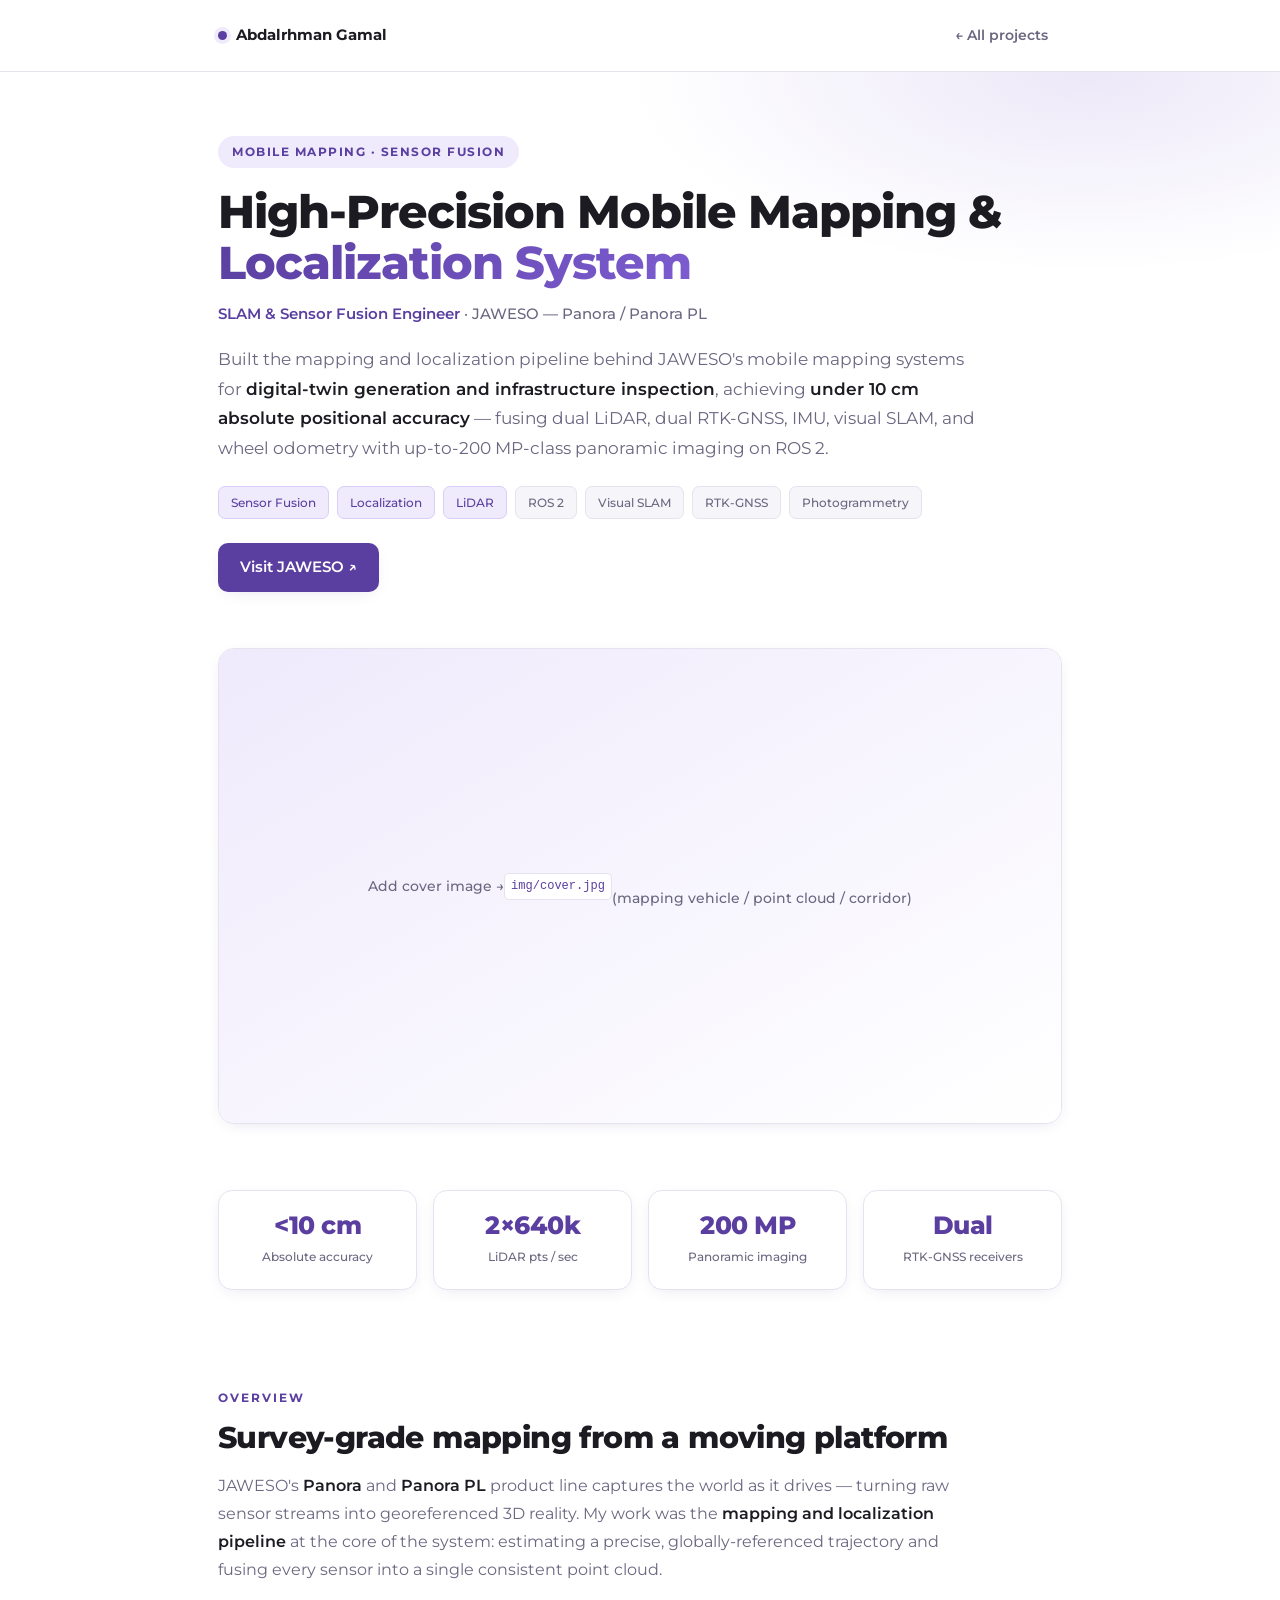
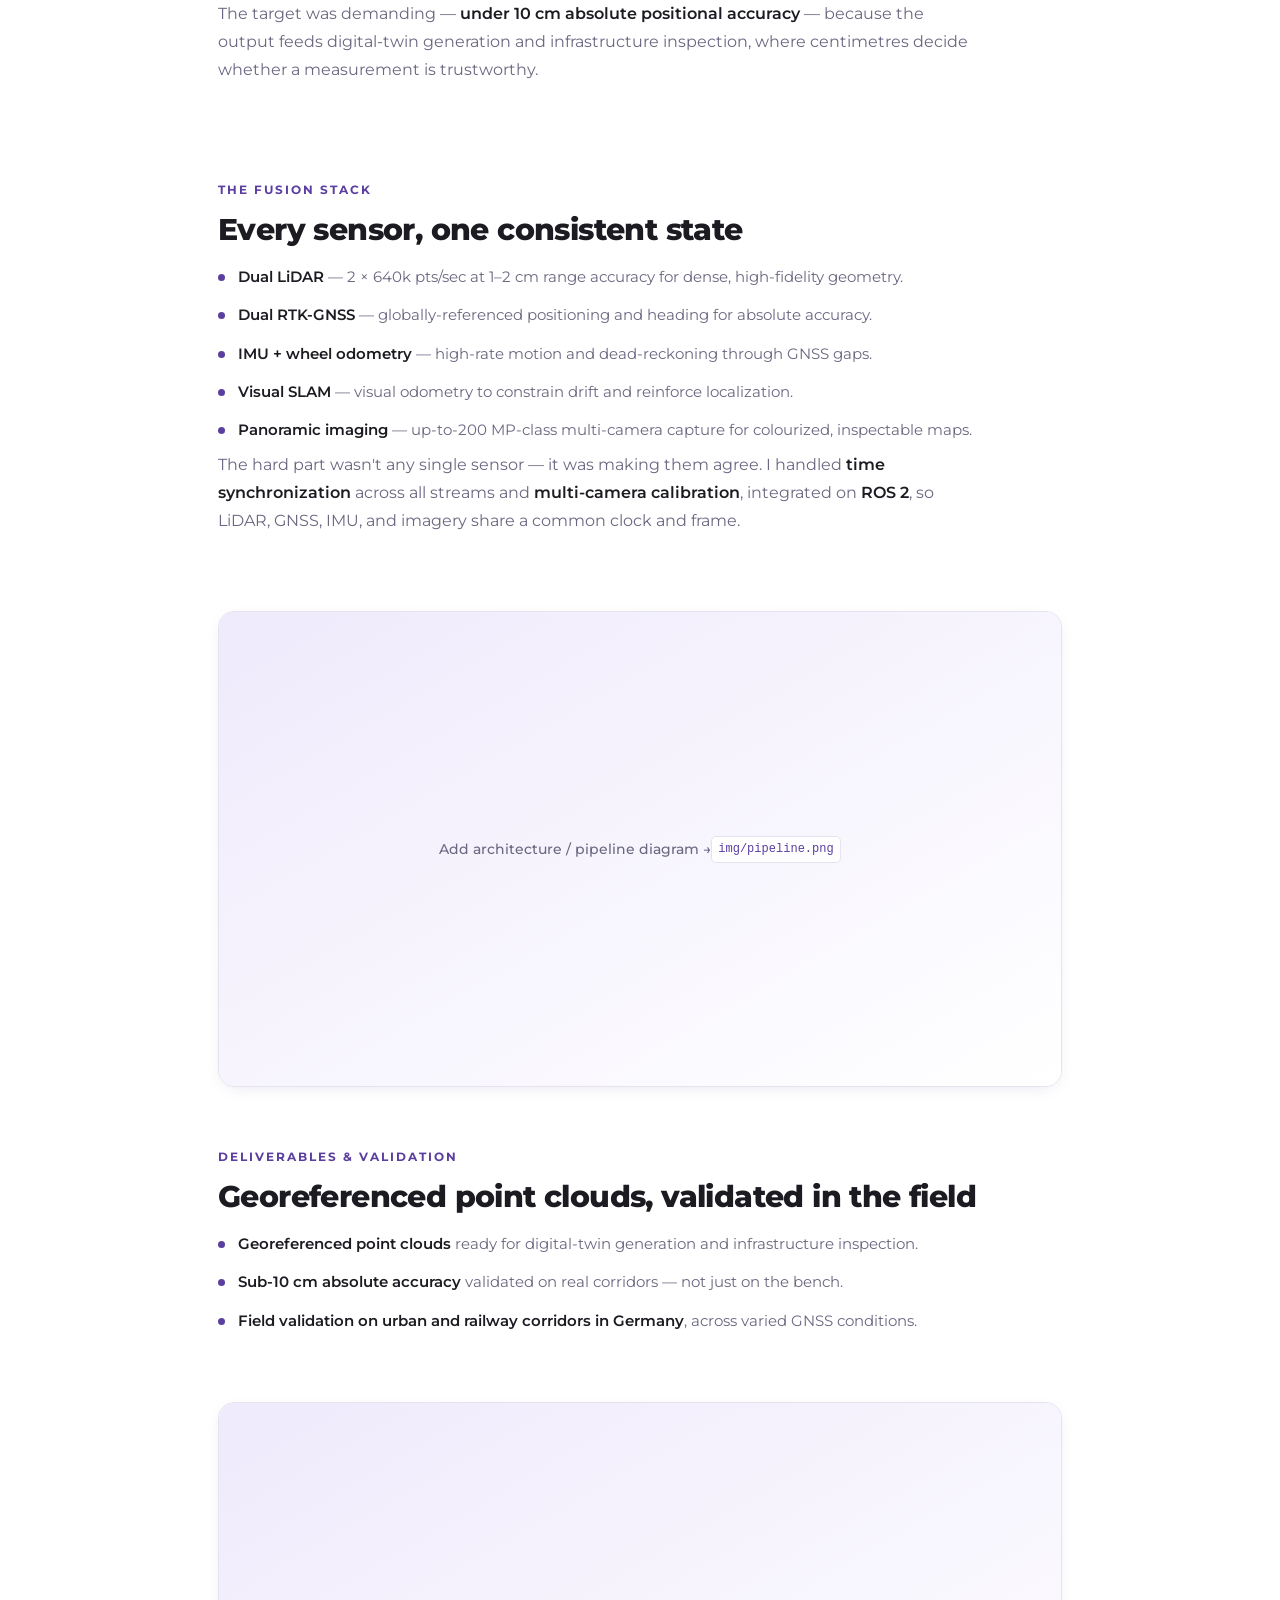
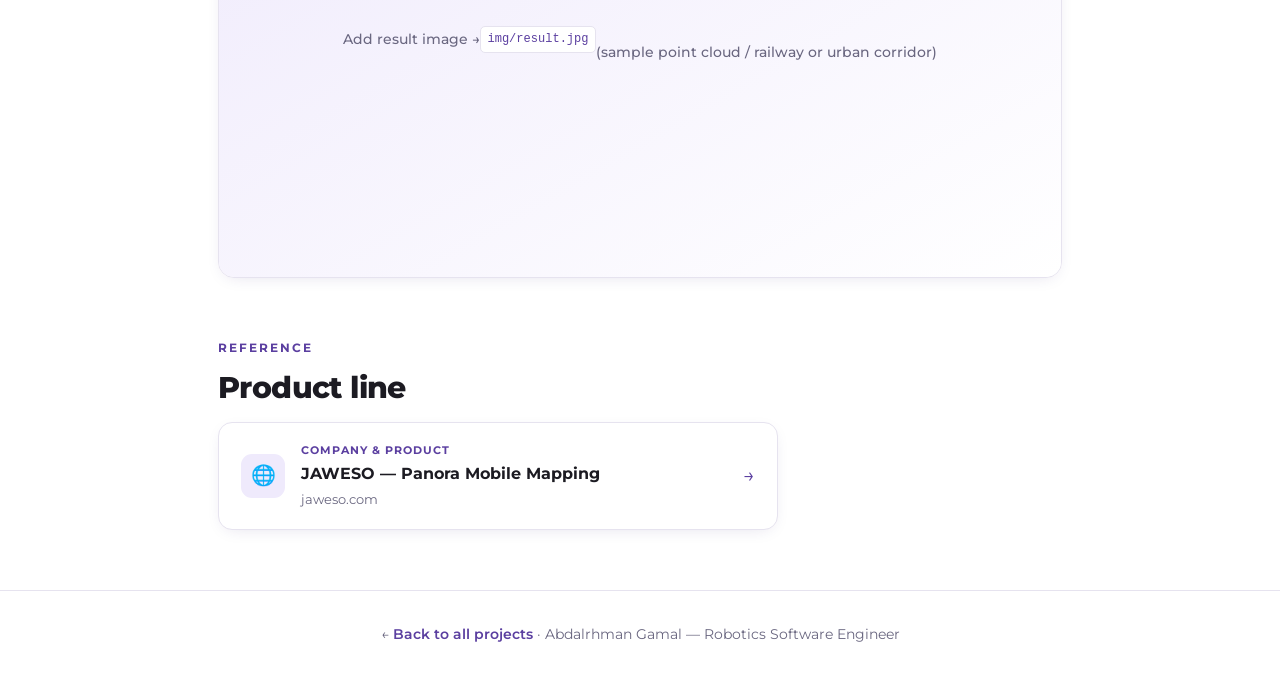
==== projects/high-precision-mobile-mapping/index.html @ 606425c5 "Add project page: High-Precision Mobile Mapping & Localization (JAWESO)" ====
<!DOCTYPE html>
<html lang="en">
<head>
<meta charset="UTF-8">
<meta name="viewport" content="width=device-width, initial-scale=1.0">
<title>High-Precision Mobile Mapping &amp; Localization System — Abdalrhman Gamal</title>
<meta name="description" content="SLAM & sensor-fusion pipeline behind JAWESO's Panora mobile mapping systems — under 10 cm absolute accuracy fusing dual LiDAR, dual RTK-GNSS, IMU, visual SLAM, and 200 MP panoramic imaging on ROS 2.">
<meta name="theme-color" content="#5b3fa0">
<link rel="preconnect" href="https://fonts.googleapis.com">
<link rel="preconnect" href="https://fonts.gstatic.com" crossorigin>
<link href="https://fonts.googleapis.com/css2?family=Montserrat:wght@400;500;600;700;800&display=swap" rel="stylesheet">
<style>
:root{
  --bg:#ffffff;--bg-alt:#f6f5fa;--border:#e6e3ef;--text:#1c1b22;--text-muted:#6a6780;
  --accent:#5b3fa0;--accent-2:#7c5cd0;--accent-soft:#efeafc;
  --shadow:0 12px 40px -12px rgba(46,26,110,.18);--shadow-sm:0 4px 18px -8px rgba(46,26,110,.18);
  --font:'Montserrat',-apple-system,BlinkMacSystemFont,'Segoe UI',Helvetica,Arial,sans-serif;
  --mono:'SFMono-Regular',Consolas,'Liberation Mono',monospace;--maxw:900px;
}
*,*::before,*::after{margin:0;padding:0;box-sizing:border-box}
html{scroll-behavior:smooth}
body{font-family:var(--font);background:var(--bg);color:var(--text);line-height:1.75;font-size:16px;-webkit-font-smoothing:antialiased;overflow-x:hidden}
a{color:inherit;text-decoration:none}
img{max-width:100%;display:block}
code{font-family:var(--mono);font-size:.86em;background:var(--accent-soft);color:var(--accent);padding:2px 6px;border-radius:5px}
.container{max-width:var(--maxw);margin:0 auto;padding:0 28px}

.pnav{position:sticky;top:0;z-index:50;background:rgba(255,255,255,.85);backdrop-filter:saturate(180%) blur(14px);border-bottom:1px solid var(--border)}
.pnav-inner{max-width:var(--maxw);margin:0 auto;padding:15px 28px;display:flex;align-items:center;justify-content:space-between}
.brand{font-weight:700;font-size:15px;display:flex;align-items:center;gap:9px}
.brand .dot{width:9px;height:9px;border-radius:50%;background:var(--accent);box-shadow:0 0 0 4px var(--accent-soft)}
.back{font-size:14px;font-weight:600;color:var(--text-muted);padding:8px 14px;border-radius:9px;transition:background .18s,color .18s}
.back:hover{background:var(--bg-alt);color:var(--accent)}

.phero{padding:64px 0 36px;position:relative}
.phero::before{content:"";position:absolute;inset:0;z-index:-1;background:radial-gradient(60% 60% at 85% 0%,rgba(124,92,208,.14),transparent 60%)}
.eyebrow{display:inline-block;font-size:11.5px;font-weight:700;letter-spacing:1.5px;text-transform:uppercase;color:var(--accent);background:var(--accent-soft);padding:6px 14px;border-radius:999px;margin-bottom:18px}
.phero h1{font-size:clamp(30px,5vw,46px);line-height:1.12;font-weight:800;letter-spacing:-1px;margin-bottom:12px}
.phero h1 .grad{background:linear-gradient(120deg,var(--accent),var(--accent-2));-webkit-background-clip:text;background-clip:text;color:transparent}
.role{font-size:15px;font-weight:600;color:var(--accent);margin-bottom:18px}
.role .client{color:var(--text-muted);font-weight:500}
.phero-sub{font-size:17px;color:var(--text-muted);max-width:760px;margin-bottom:22px}
.phero-sub strong{color:var(--text);font-weight:600}
.tags{display:flex;flex-wrap:wrap;gap:8px;margin-bottom:24px}
.tag{font-size:12px;font-weight:500;padding:5px 12px;border-radius:7px;background:var(--bg-alt);border:1px solid var(--border);color:var(--text-muted)}
.tag.hl{background:var(--accent-soft);border-color:#d9cef7;color:var(--accent)}
.hero-actions{display:flex;gap:12px;flex-wrap:wrap}
.btn{display:inline-flex;align-items:center;gap:8px;font-weight:600;font-size:14.5px;padding:12px 22px;border-radius:10px;transition:transform .18s,box-shadow .18s,background .18s,border-color .18s}
.btn-primary{background:var(--accent);color:#fff;box-shadow:var(--shadow-sm)}
.btn-primary:hover{background:var(--accent-2);transform:translateY(-2px);box-shadow:var(--shadow)}
.btn-ghost{background:#fff;color:var(--text);border:1.5px solid var(--border)}
.btn-ghost:hover{border-color:var(--accent);color:var(--accent);transform:translateY(-2px)}

section{padding:40px 0}
.section-label{font-size:11.5px;font-weight:700;letter-spacing:2px;text-transform:uppercase;color:var(--accent);margin-bottom:12px}
section h2{font-size:clamp(23px,3.4vw,30px);font-weight:800;letter-spacing:-.6px;line-height:1.2;margin-bottom:16px}
section p{color:var(--text-muted);margin-bottom:16px;max-width:760px}
section p strong{color:var(--text);font-weight:600}

figure{margin:20px 0;border:1px solid var(--border);border-radius:16px;overflow:hidden;box-shadow:var(--shadow-sm);background:#fff}
figure img{width:100%;height:auto}
figure figcaption{font-size:13px;color:var(--text-muted);padding:12px 18px;background:var(--bg-alt);border-top:1px solid var(--border)}
.img-ph{aspect-ratio:16/9;display:flex;align-items:center;justify-content:center;text-align:center;padding:24px;background:linear-gradient(150deg,var(--accent-soft),#fff);color:var(--text-muted);font-size:14px;font-weight:500}
.img-ph code{background:#fff;border:1px solid var(--border)}

.metrics{display:grid;grid-template-columns:repeat(4,1fr);gap:16px;margin:6px 0 18px}
.metric-card{background:#fff;border:1px solid var(--border);border-radius:14px;padding:22px 16px;text-align:center;box-shadow:var(--shadow-sm)}
.metric-val{font-size:25px;font-weight:800;color:var(--accent);letter-spacing:-.5px;line-height:1}
.metric-label{font-size:12px;color:var(--text-muted);margin-top:8px;font-weight:500}

.flist{list-style:none;display:flex;flex-direction:column;gap:12px;margin:6px 0 8px;max-width:780px}
.flist li{position:relative;padding-left:20px;color:var(--text-muted);font-size:15px}
.flist li::before{content:"";position:absolute;left:0;top:10px;width:7px;height:7px;border-radius:50%;background:var(--accent)}
.flist strong{color:var(--text);font-weight:600}

.ext-card{display:flex;align-items:center;gap:16px;background:#fff;border:1px solid var(--border);border-radius:14px;padding:18px 22px;box-shadow:var(--shadow-sm);transition:transform .18s,box-shadow .18s,border-color .18s;max-width:560px}
.ext-card:hover{transform:translateY(-2px);box-shadow:var(--shadow);border-color:var(--accent)}
.ext-icon{width:44px;height:44px;border-radius:11px;background:var(--accent-soft);display:flex;align-items:center;justify-content:center;font-size:20px;flex-shrink:0}
.ext-label{font-size:11px;font-weight:700;letter-spacing:1px;text-transform:uppercase;color:var(--accent)}
.ext-title{font-size:16px;font-weight:700}
.ext-url{font-size:13px;color:var(--text-muted)}
.ext-arrow{margin-left:auto;color:var(--accent);font-size:20px}

.pfoot{border-top:1px solid var(--border);padding:32px 0;text-align:center;color:var(--text-muted);font-size:13.5px;margin-top:20px}
.pfoot a{color:var(--accent);font-weight:600}

@media(max-width:720px){.metrics{grid-template-columns:repeat(2,1fr)}section{padding:32px 0}.phero{padding:44px 0 28px}}
</style>
</head>
<body>

<nav class="pnav">
  <div class="pnav-inner">
    <a href="../../index.html" class="brand"><span class="dot"></span>Abdalrhman Gamal</a>
    <a href="../../index.html#work" class="back">← All projects</a>
  </div>
</nav>

<header class="phero">
  <div class="container">
    <span class="eyebrow">Mobile Mapping · Sensor Fusion</span>
    <h1>High-Precision Mobile Mapping &amp; <span class="grad">Localization System</span></h1>
    <div class="role">SLAM &amp; Sensor Fusion Engineer <span class="client">· JAWESO — Panora / Panora PL</span></div>
    <p class="phero-sub">
      Built the mapping and localization pipeline behind JAWESO's mobile mapping systems for
      <strong>digital-twin generation and infrastructure inspection</strong>, achieving
      <strong>under 10 cm absolute positional accuracy</strong> — fusing dual LiDAR, dual RTK-GNSS,
      IMU, visual SLAM, and wheel odometry with up-to-200 MP-class panoramic imaging on ROS 2.
    </p>
    <div class="tags">
      <span class="tag hl">Sensor Fusion</span>
      <span class="tag hl">Localization</span>
      <span class="tag hl">LiDAR</span>
      <span class="tag">ROS 2</span>
      <span class="tag">Visual SLAM</span>
      <span class="tag">RTK-GNSS</span>
      <span class="tag">Photogrammetry</span>
    </div>
    <div class="hero-actions">
      <a href="https://www.jaweso.com/" target="_blank" rel="noopener" class="btn btn-primary">Visit JAWESO ↗</a>
    </div>
  </div>
</header>

<!-- COVER IMAGE -->
<div class="container">
  <figure>
    <div class="img-ph">Add cover image → <code>img/cover.jpg</code><br>(mapping vehicle / point cloud / corridor)</div>
  </figure>
</div>

<!-- METRICS -->
<section>
  <div class="container">
    <div class="metrics">
      <div class="metric-card"><div class="metric-val">&lt;10 cm</div><div class="metric-label">Absolute accuracy</div></div>
      <div class="metric-card"><div class="metric-val">2×640k</div><div class="metric-label">LiDAR pts / sec</div></div>
      <div class="metric-card"><div class="metric-val">200 MP</div><div class="metric-label">Panoramic imaging</div></div>
      <div class="metric-card"><div class="metric-val">Dual</div><div class="metric-label">RTK-GNSS receivers</div></div>
    </div>
  </div>
</section>

<!-- OVERVIEW -->
<section>
  <div class="container">
    <div class="section-label">Overview</div>
    <h2>Survey-grade mapping from a moving platform</h2>
    <p>
      JAWESO's <strong>Panora</strong> and <strong>Panora PL</strong> product line captures the world
      as it drives — turning raw sensor streams into georeferenced 3D reality. My work was the
      <strong>mapping and localization pipeline</strong> at the core of the system: estimating a precise,
      globally-referenced trajectory and fusing every sensor into a single consistent point cloud.
    </p>
    <p>
      The target was demanding — <strong>under 10 cm absolute positional accuracy</strong> — because the
      output feeds digital-twin generation and infrastructure inspection, where centimetres decide whether
      a measurement is trustworthy.
    </p>
  </div>
</section>

<!-- FUSION STACK -->
<section>
  <div class="container">
    <div class="section-label">The Fusion Stack</div>
    <h2>Every sensor, one consistent state</h2>
    <ul class="flist">
      <li><strong>Dual LiDAR</strong> — 2 × 640k pts/sec at 1–2 cm range accuracy for dense, high-fidelity geometry.</li>
      <li><strong>Dual RTK-GNSS</strong> — globally-referenced positioning and heading for absolute accuracy.</li>
      <li><strong>IMU + wheel odometry</strong> — high-rate motion and dead-reckoning through GNSS gaps.</li>
      <li><strong>Visual SLAM</strong> — visual odometry to constrain drift and reinforce localization.</li>
      <li><strong>Panoramic imaging</strong> — up-to-200 MP-class multi-camera capture for colourized, inspectable maps.</li>
    </ul>
    <p>
      The hard part wasn't any single sensor — it was making them agree. I handled <strong>time
      synchronization</strong> across all streams and <strong>multi-camera calibration</strong>, integrated
      on <strong>ROS 2</strong>, so LiDAR, GNSS, IMU, and imagery share a common clock and frame.
    </p>
  </div>
</section>

<!-- PIPELINE DIAGRAM -->
<div class="container">
  <figure>
    <div class="img-ph">Add architecture / pipeline diagram → <code>img/pipeline.png</code></div>
  </figure>
</div>

<!-- DELIVERABLES -->
<section>
  <div class="container">
    <div class="section-label">Deliverables &amp; Validation</div>
    <h2>Georeferenced point clouds, validated in the field</h2>
    <ul class="flist">
      <li><strong>Georeferenced point clouds</strong> ready for digital-twin generation and infrastructure inspection.</li>
      <li><strong>Sub-10 cm absolute accuracy</strong> validated on real corridors — not just on the bench.</li>
      <li><strong>Field validation on urban and railway corridors in Germany</strong>, across varied GNSS conditions.</li>
    </ul>
  </div>
</section>

<!-- RESULT IMAGE -->
<div class="container">
  <figure>
    <div class="img-ph">Add result image → <code>img/result.jpg</code><br>(sample point cloud / railway or urban corridor)</div>
  </figure>
</div>

<!-- REFERENCE -->
<section>
  <div class="container">
    <div class="section-label">Reference</div>
    <h2>Product line</h2>
    <a href="https://www.jaweso.com/" target="_blank" rel="noopener" class="ext-card">
      <div class="ext-icon">🌐</div>
      <div>
        <div class="ext-label">Company &amp; Product</div>
        <div class="ext-title">JAWESO — Panora Mobile Mapping</div>
        <div class="ext-url">jaweso.com</div>
      </div>
      <div class="ext-arrow">→</div>
    </a>
  </div>
</section>

<footer class="pfoot">
  <div class="container">← <a href="../../index.html#work">Back to all projects</a> · Abdalrhman Gamal — Robotics Software Engineer</div>
</footer>

</body>
</html>
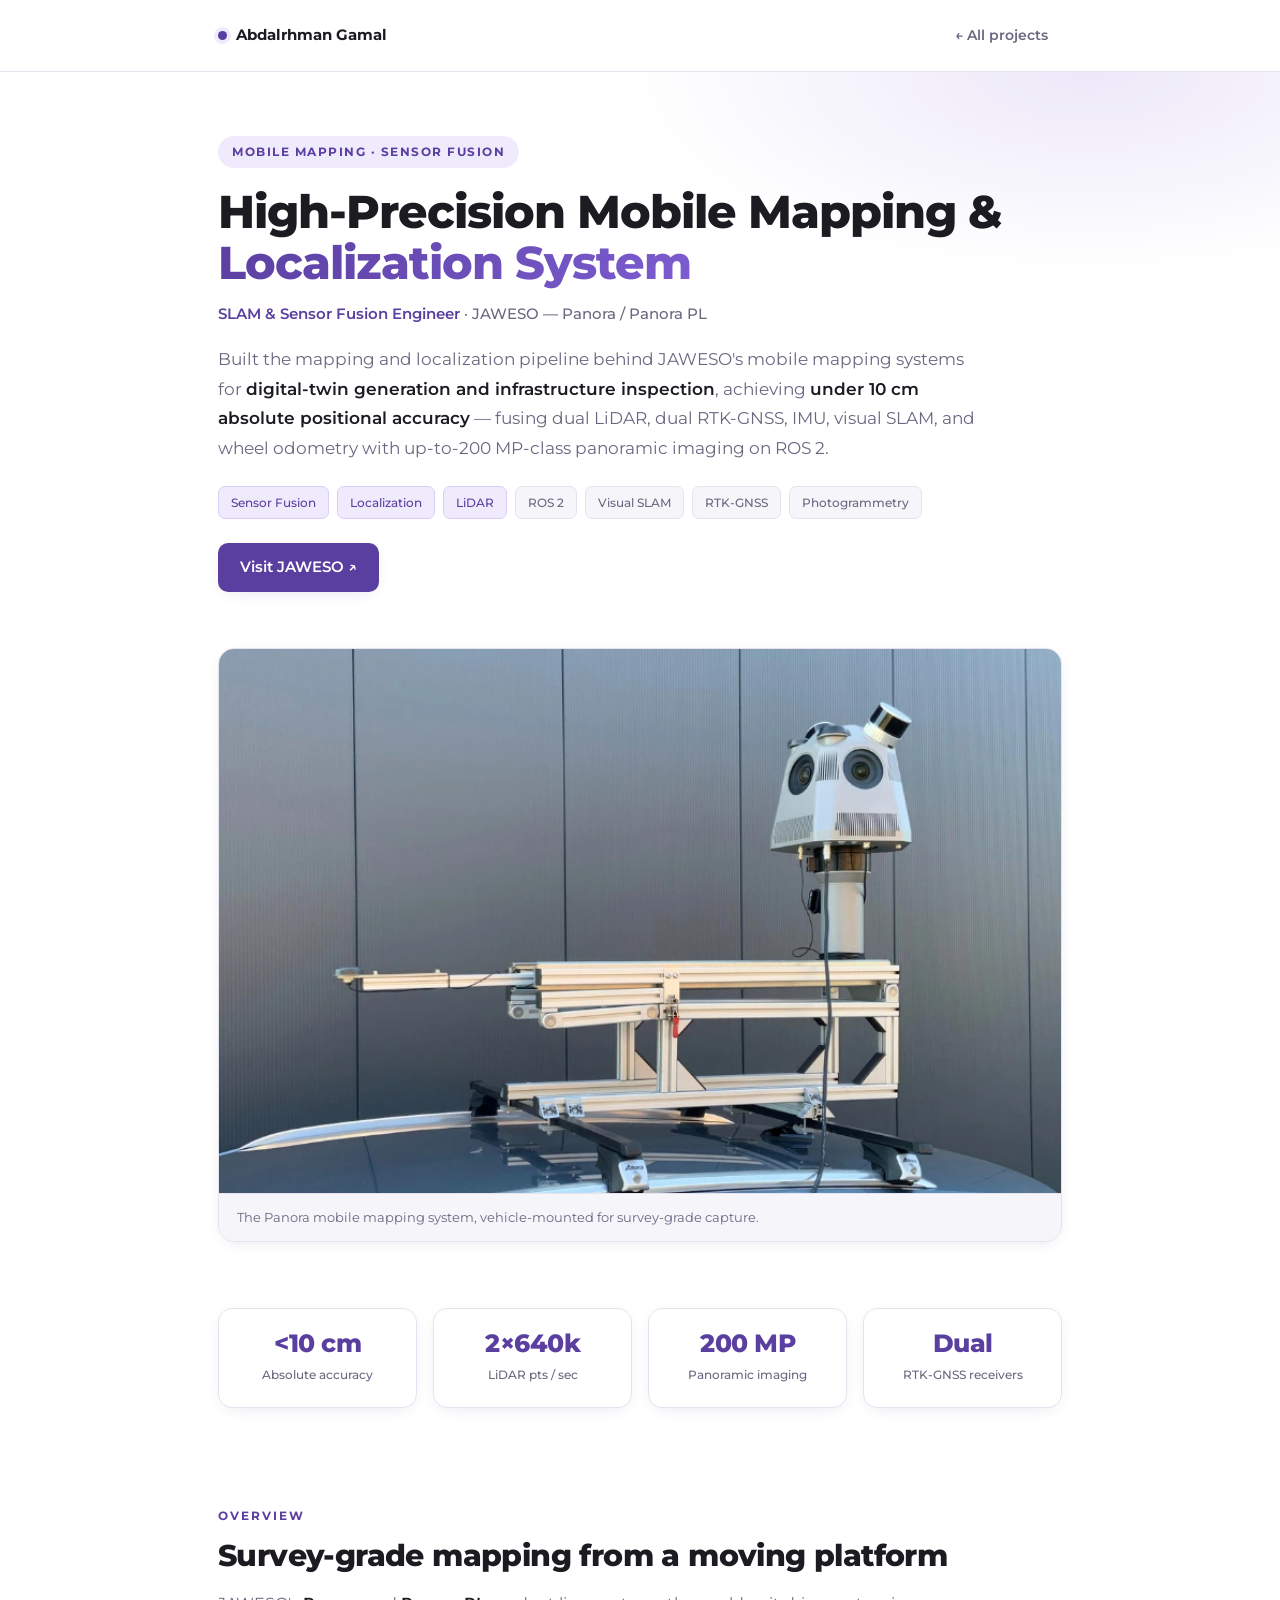
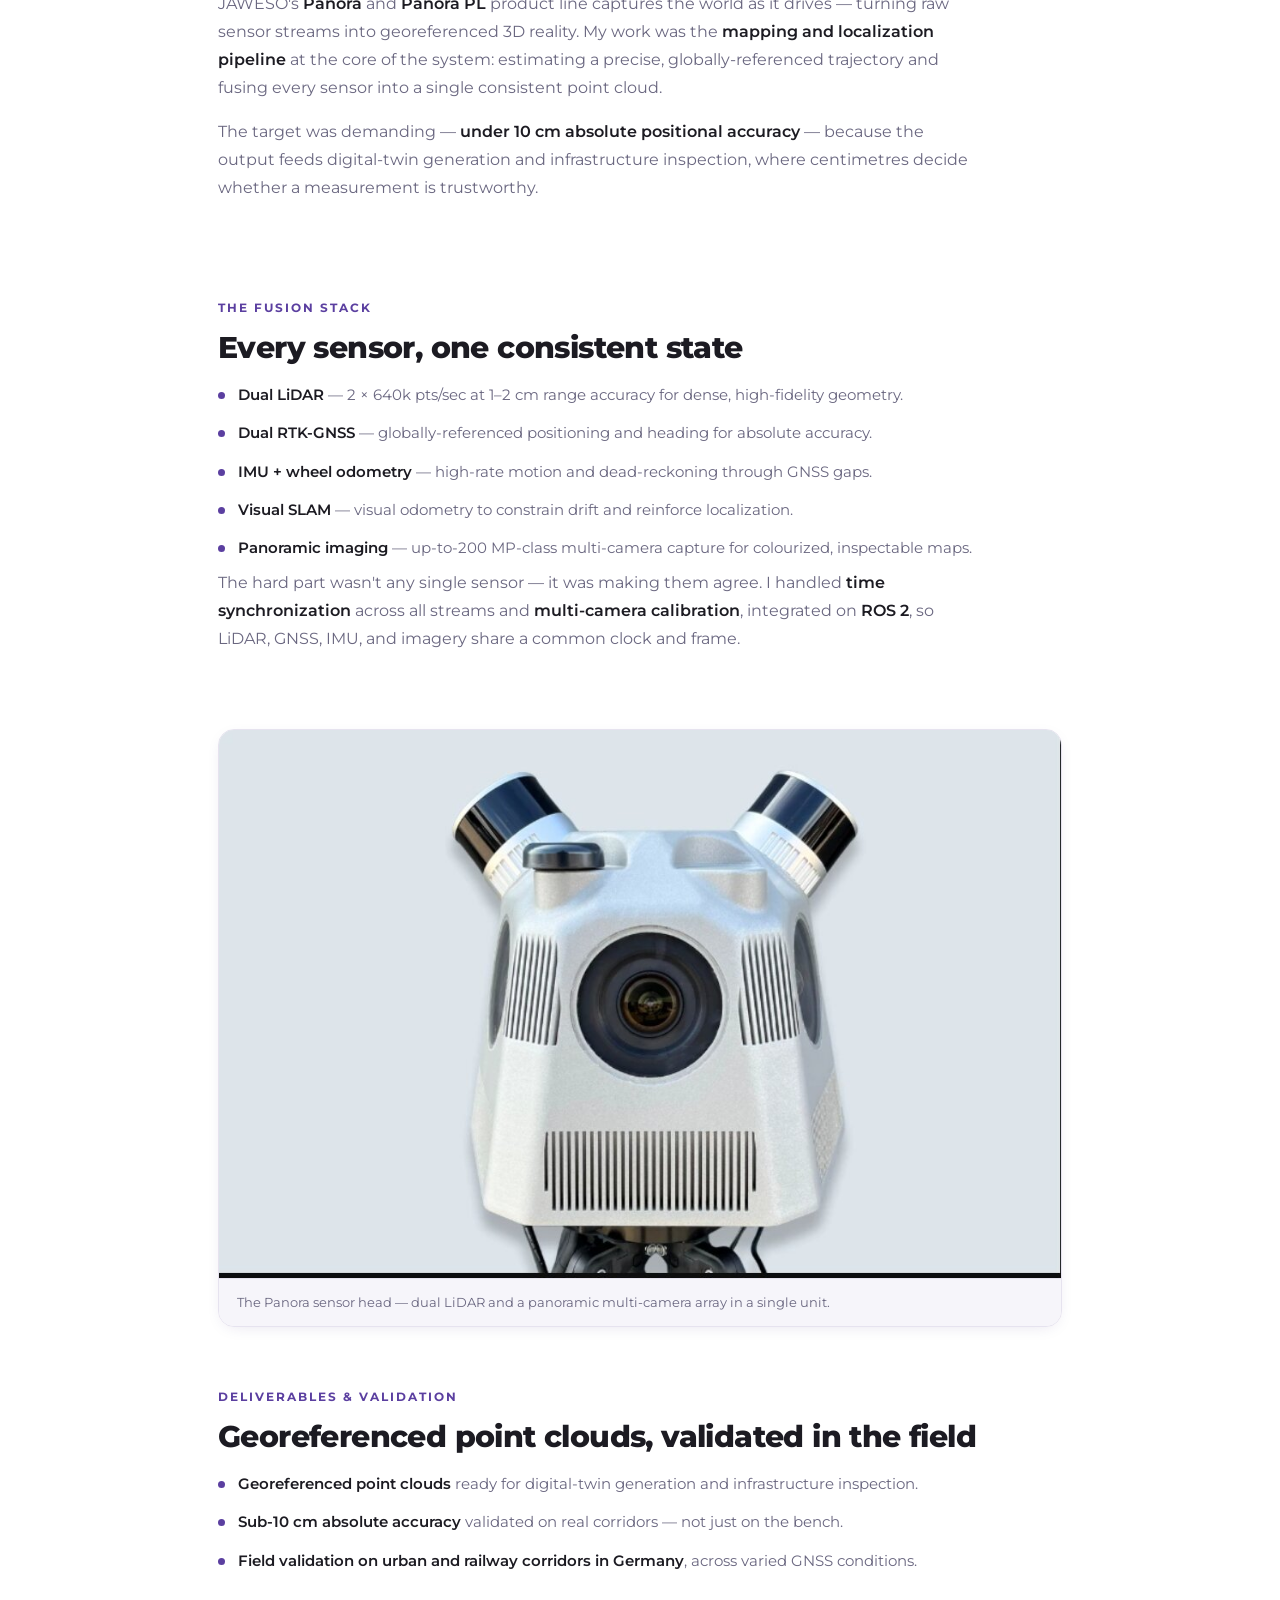
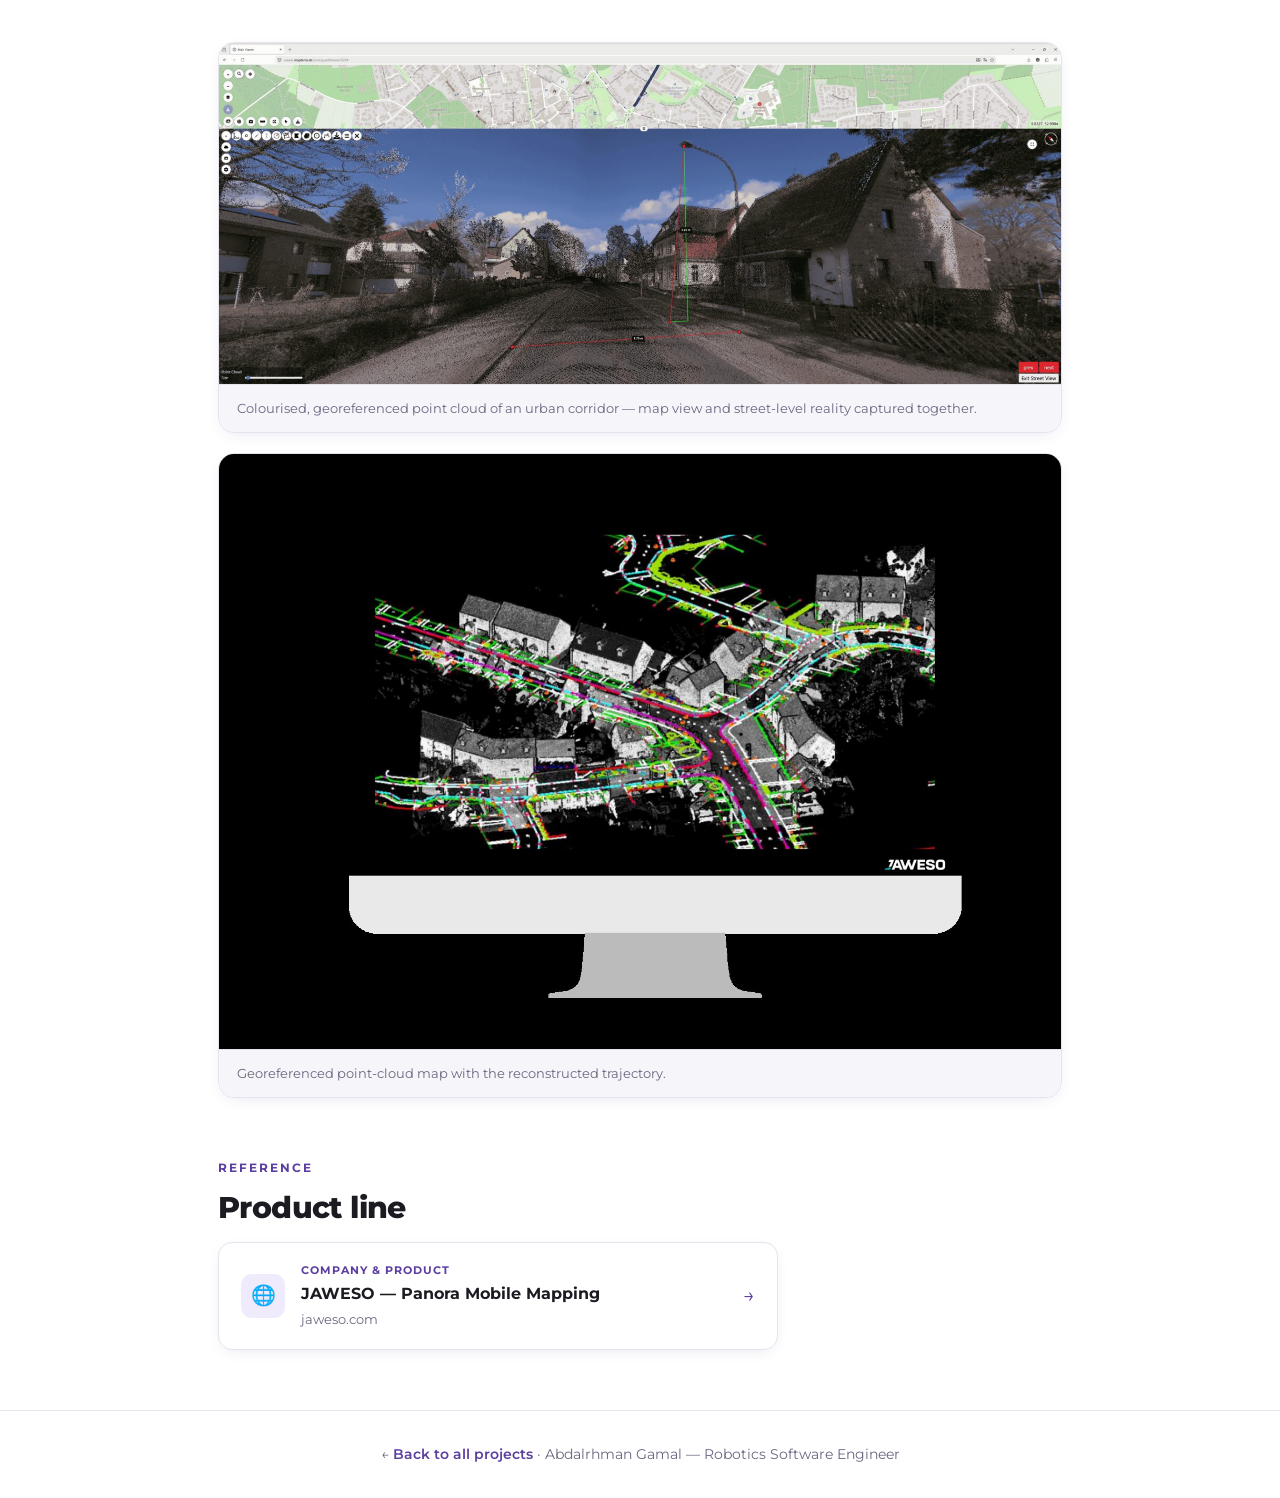
==== commit a105ee9e: "JAWESO project: wire real images (cover, sensor head, results), web-optimized" ====
--- a/projects/high-precision-mobile-mapping/index.html
+++ b/projects/high-precision-mobile-mapping/index.html
@@ -125,7 +125,8 @@
 <!-- COVER IMAGE -->
 <div class="container">
   <figure>
-    <div class="img-ph">Add cover image → <code>img/cover.jpg</code><br>(mapping vehicle / point cloud / corridor)</div>
+    <img src="img/cover.webp" alt="JAWESO Panora mobile mapping system mounted on a survey vehicle">
+    <figcaption>The Panora mobile mapping system, vehicle-mounted for survey-grade capture.</figcaption>
   </figure>
 </div>
 
@@ -180,10 +181,11 @@
   </div>
 </section>
 
-<!-- PIPELINE DIAGRAM -->
+<!-- SENSOR HEAD IMAGE -->
 <div class="container">
   <figure>
-    <div class="img-ph">Add architecture / pipeline diagram → <code>img/pipeline.png</code></div>
+    <img src="img/product_image.jpg" alt="Panora sensor head: dual LiDAR and panoramic camera">
+    <figcaption>The Panora sensor head — dual LiDAR and a panoramic multi-camera array in a single unit.</figcaption>
   </figure>
 </div>
 
@@ -200,10 +202,15 @@
   </div>
 </section>
 
-<!-- RESULT IMAGE -->
+<!-- RESULT IMAGES -->
 <div class="container">
   <figure>
-    <div class="img-ph">Add result image → <code>img/result.jpg</code><br>(sample point cloud / railway or urban corridor)</div>
+    <img src="img/result1.jpg" alt="Colourised georeferenced point cloud of an urban corridor">
+    <figcaption>Colourised, georeferenced point cloud of an urban corridor — map view and street-level reality captured together.</figcaption>
+  </figure>
+  <figure>
+    <img src="img/result2.jpg" alt="Georeferenced point-cloud map with reconstructed trajectory">
+    <figcaption>Georeferenced point-cloud map with the reconstructed trajectory.</figcaption>
   </figure>
 </div>
 
